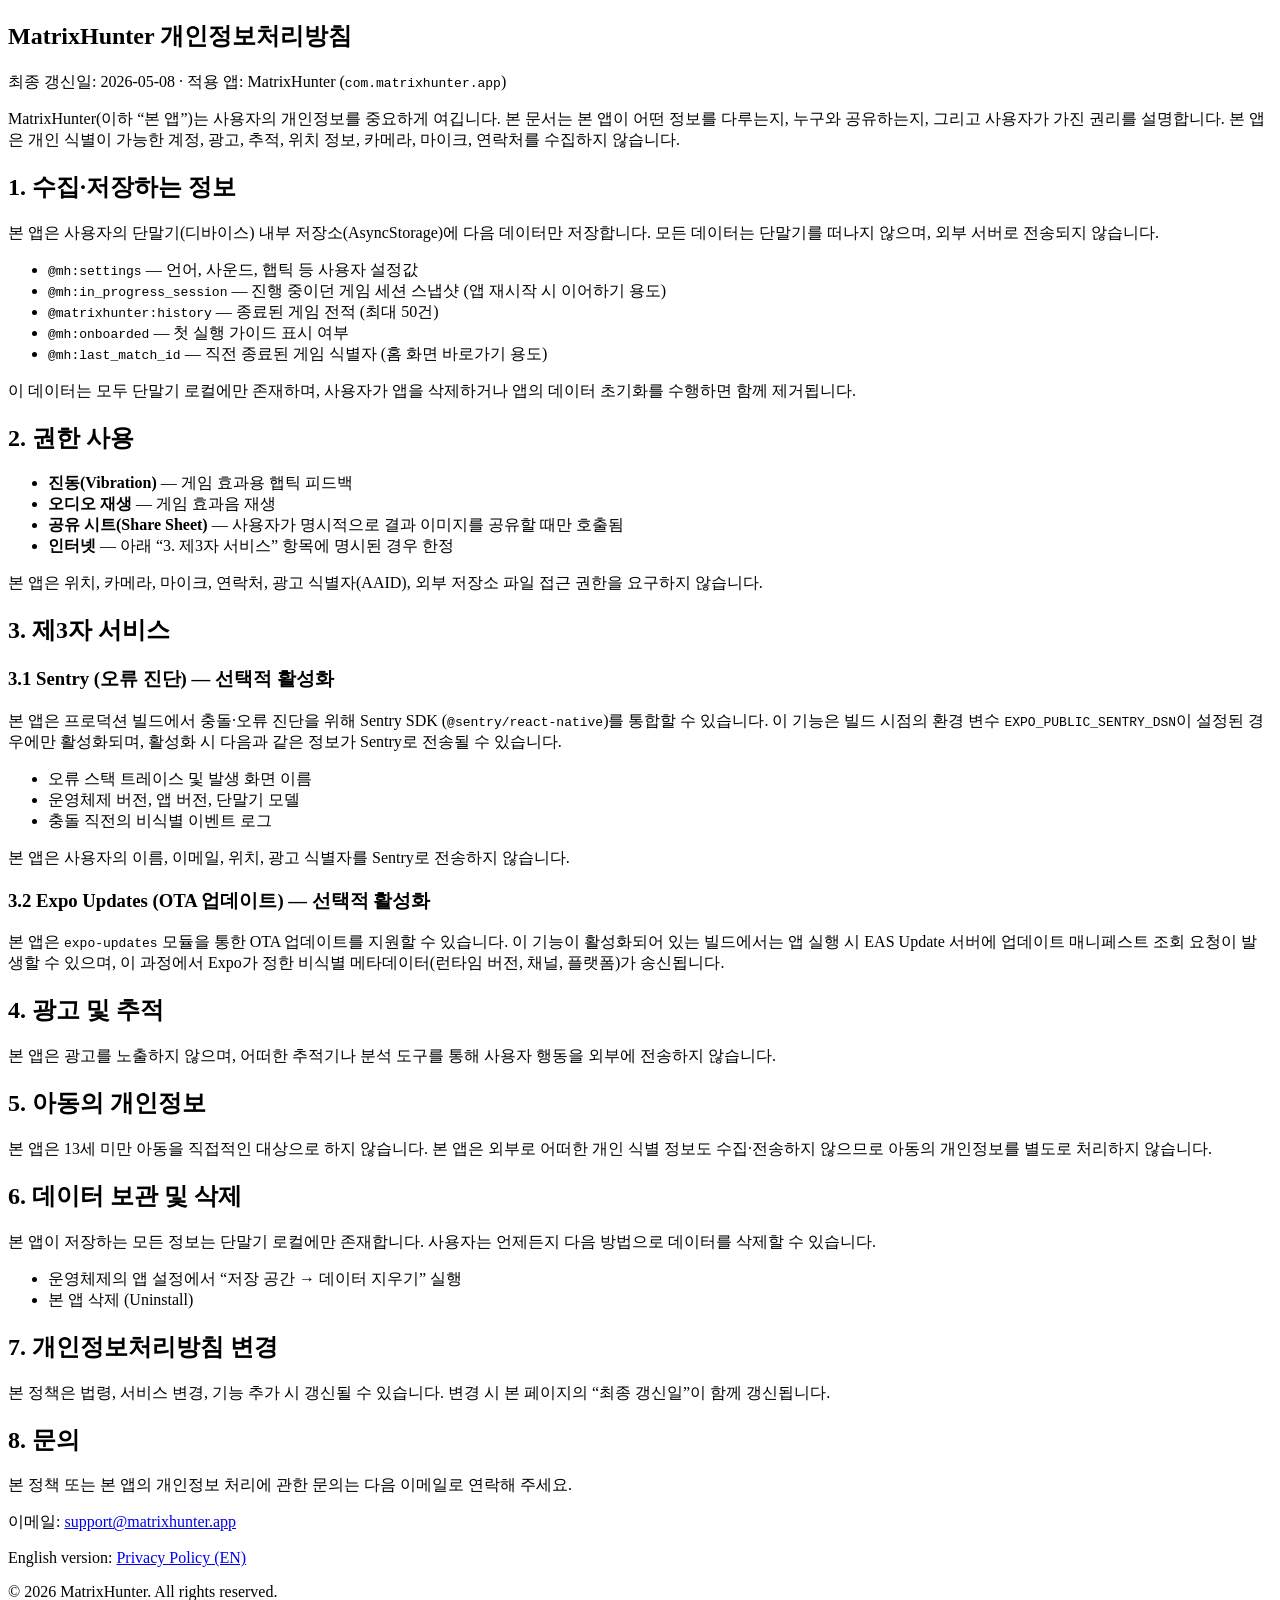
==== public/privacy/ko.html @ 4cfc34ee "feat: initial privacy policy (ko, en)" ====
<!doctype html>
<html lang="ko">
  <head>
    <meta charset="utf-8" />
    <meta name="viewport" content="width=device-width, initial-scale=1" />
    <meta name="robots" content="index, follow" />
    <title>MatrixHunter 개인정보처리방침</title>
    <link rel="stylesheet" href="/style.css" />
    <link rel="alternate" hreflang="en" href="/privacy/en.html" />
    <link rel="alternate" hreflang="ko" href="/privacy/ko.html" />
  </head>
  <body>
    <main class="container">
      <article>
        <h1>MatrixHunter 개인정보처리방침</h1>
        <p class="meta">
          최종 갱신일: 2026-05-08 · 적용 앱: MatrixHunter
          (<code>com.matrixhunter.app</code>)
        </p>

        <p>
          MatrixHunter(이하 “본 앱”)는 사용자의 개인정보를 중요하게 여깁니다. 본
          문서는 본 앱이 어떤 정보를 다루는지, 누구와 공유하는지, 그리고
          사용자가 가진 권리를 설명합니다. 본 앱은 개인 식별이 가능한 계정,
          광고, 추적, 위치 정보, 카메라, 마이크, 연락처를 수집하지 않습니다.
        </p>

        <h2>1. 수집·저장하는 정보</h2>
        <p>
          본 앱은 사용자의 단말기(디바이스) 내부 저장소(AsyncStorage)에 다음
          데이터만 저장합니다. 모든 데이터는 단말기를 떠나지 않으며, 외부 서버로
          전송되지 않습니다.
        </p>
        <ul>
          <li>
            <code>@mh:settings</code> — 언어, 사운드, 햅틱 등 사용자 설정값
          </li>
          <li>
            <code>@mh:in_progress_session</code> — 진행 중이던 게임 세션 스냅샷
            (앱 재시작 시 이어하기 용도)
          </li>
          <li>
            <code>@matrixhunter:history</code> — 종료된 게임 전적 (최대 50건)
          </li>
          <li><code>@mh:onboarded</code> — 첫 실행 가이드 표시 여부</li>
          <li>
            <code>@mh:last_match_id</code> — 직전 종료된 게임 식별자 (홈 화면
            바로가기 용도)
          </li>
        </ul>
        <p>
          이 데이터는 모두 단말기 로컬에만 존재하며, 사용자가 앱을 삭제하거나
          앱의 데이터 초기화를 수행하면 함께 제거됩니다.
        </p>

        <h2>2. 권한 사용</h2>
        <ul>
          <li><strong>진동(Vibration)</strong> — 게임 효과용 햅틱 피드백</li>
          <li><strong>오디오 재생</strong> — 게임 효과음 재생</li>
          <li>
            <strong>공유 시트(Share Sheet)</strong> — 사용자가 명시적으로 결과
            이미지를 공유할 때만 호출됨
          </li>
          <li>
            <strong>인터넷</strong> — 아래 “3. 제3자 서비스” 항목에 명시된 경우
            한정
          </li>
        </ul>
        <p>
          본 앱은 위치, 카메라, 마이크, 연락처, 광고 식별자(AAID), 외부 저장소
          파일 접근 권한을 요구하지 않습니다.
        </p>

        <h2>3. 제3자 서비스</h2>

        <h3>3.1 Sentry (오류 진단) — 선택적 활성화</h3>
        <p>
          본 앱은 프로덕션 빌드에서 충돌·오류 진단을 위해 Sentry SDK
          (<code>@sentry/react-native</code>)를 통합할 수 있습니다. 이 기능은
          빌드 시점의 환경 변수 <code>EXPO_PUBLIC_SENTRY_DSN</code>이 설정된
          경우에만 활성화되며, 활성화 시 다음과 같은 정보가 Sentry로 전송될 수
          있습니다.
        </p>
        <ul>
          <li>오류 스택 트레이스 및 발생 화면 이름</li>
          <li>운영체제 버전, 앱 버전, 단말기 모델</li>
          <li>충돌 직전의 비식별 이벤트 로그</li>
        </ul>
        <p>
          본 앱은 사용자의 이름, 이메일, 위치, 광고 식별자를 Sentry로 전송하지
          않습니다.
        </p>

        <h3>3.2 Expo Updates (OTA 업데이트) — 선택적 활성화</h3>
        <p>
          본 앱은 <code>expo-updates</code> 모듈을 통한 OTA 업데이트를 지원할 수
          있습니다. 이 기능이 활성화되어 있는 빌드에서는 앱 실행 시 EAS Update
          서버에 업데이트 매니페스트 조회 요청이 발생할 수 있으며, 이 과정에서
          Expo가 정한 비식별 메타데이터(런타임 버전, 채널, 플랫폼)가 송신됩니다.
        </p>

        <h2>4. 광고 및 추적</h2>
        <p>
          본 앱은 광고를 노출하지 않으며, 어떠한 추적기나 분석 도구를 통해
          사용자 행동을 외부에 전송하지 않습니다.
        </p>

        <h2>5. 아동의 개인정보</h2>
        <p>
          본 앱은 13세 미만 아동을 직접적인 대상으로 하지 않습니다. 본 앱은
          외부로 어떠한 개인 식별 정보도 수집·전송하지 않으므로 아동의
          개인정보를 별도로 처리하지 않습니다.
        </p>

        <h2>6. 데이터 보관 및 삭제</h2>
        <p>
          본 앱이 저장하는 모든 정보는 단말기 로컬에만 존재합니다. 사용자는
          언제든지 다음 방법으로 데이터를 삭제할 수 있습니다.
        </p>
        <ul>
          <li>운영체제의 앱 설정에서 “저장 공간 → 데이터 지우기” 실행</li>
          <li>본 앱 삭제 (Uninstall)</li>
        </ul>

        <h2>7. 개인정보처리방침 변경</h2>
        <p>
          본 정책은 법령, 서비스 변경, 기능 추가 시 갱신될 수 있습니다. 변경 시
          본 페이지의 “최종 갱신일”이 함께 갱신됩니다.
        </p>

        <h2>8. 문의</h2>
        <p>
          본 정책 또는 본 앱의 개인정보 처리에 관한 문의는 다음 이메일로 연락해
          주세요.
        </p>
        <p>
          이메일:
          <a href="mailto:support@matrixhunter.app">support@matrixhunter.app</a>
        </p>

        <p class="lang-switch">
          English version: <a href="/privacy/en.html">Privacy Policy (EN)</a>
        </p>
      </article>

      <footer>
        <p class="muted">
          &copy; <span id="year"></span> MatrixHunter. All rights reserved.
        </p>
      </footer>
    </main>
    <script>
      document.getElementById("year").textContent = new Date().getFullYear();
    </script>
  </body>
</html>
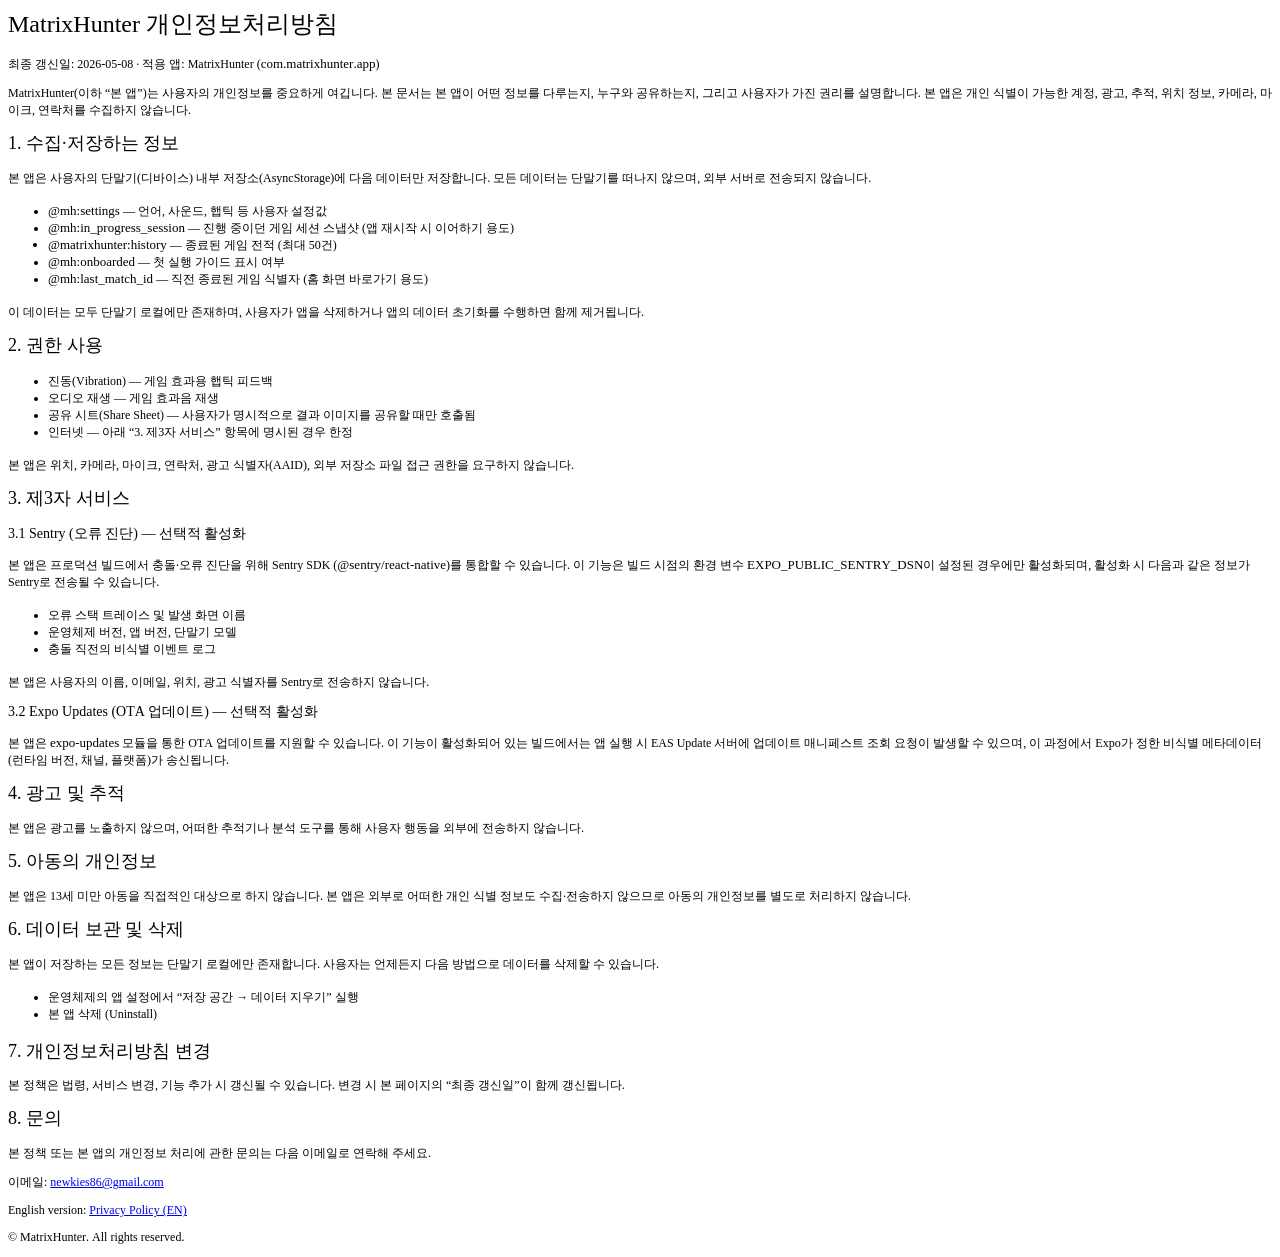
==== commit 12e57566: "email 변경" ====
--- a/public/privacy/ko.html
+++ b/public/privacy/ko.html
@@ -1,156 +1,76 @@
-<!doctype html>
-<html lang="ko">
-  <head>
-    <meta charset="utf-8" />
-    <meta name="viewport" content="width=device-width, initial-scale=1" />
-    <meta name="robots" content="index, follow" />
-    <title>MatrixHunter 개인정보처리방침</title>
-    <link rel="stylesheet" href="/style.css" />
-    <link rel="alternate" hreflang="en" href="/privacy/en.html" />
-    <link rel="alternate" hreflang="ko" href="/privacy/ko.html" />
-  </head>
-  <body>
-    <main class="container">
-      <article>
-        <h1>MatrixHunter 개인정보처리방침</h1>
-        <p class="meta">
-          최종 갱신일: 2026-05-08 · 적용 앱: MatrixHunter
-          (<code>com.matrixhunter.app</code>)
-        </p>
-
-        <p>
-          MatrixHunter(이하 “본 앱”)는 사용자의 개인정보를 중요하게 여깁니다. 본
-          문서는 본 앱이 어떤 정보를 다루는지, 누구와 공유하는지, 그리고
-          사용자가 가진 권리를 설명합니다. 본 앱은 개인 식별이 가능한 계정,
-          광고, 추적, 위치 정보, 카메라, 마이크, 연락처를 수집하지 않습니다.
-        </p>
-
-        <h2>1. 수집·저장하는 정보</h2>
-        <p>
-          본 앱은 사용자의 단말기(디바이스) 내부 저장소(AsyncStorage)에 다음
-          데이터만 저장합니다. 모든 데이터는 단말기를 떠나지 않으며, 외부 서버로
-          전송되지 않습니다.
-        </p>
-        <ul>
-          <li>
-            <code>@mh:settings</code> — 언어, 사운드, 햅틱 등 사용자 설정값
-          </li>
-          <li>
-            <code>@mh:in_progress_session</code> — 진행 중이던 게임 세션 스냅샷
-            (앱 재시작 시 이어하기 용도)
-          </li>
-          <li>
-            <code>@matrixhunter:history</code> — 종료된 게임 전적 (최대 50건)
-          </li>
-          <li><code>@mh:onboarded</code> — 첫 실행 가이드 표시 여부</li>
-          <li>
-            <code>@mh:last_match_id</code> — 직전 종료된 게임 식별자 (홈 화면
-            바로가기 용도)
-          </li>
-        </ul>
-        <p>
-          이 데이터는 모두 단말기 로컬에만 존재하며, 사용자가 앱을 삭제하거나
-          앱의 데이터 초기화를 수행하면 함께 제거됩니다.
-        </p>
-
-        <h2>2. 권한 사용</h2>
-        <ul>
-          <li><strong>진동(Vibration)</strong> — 게임 효과용 햅틱 피드백</li>
-          <li><strong>오디오 재생</strong> — 게임 효과음 재생</li>
-          <li>
-            <strong>공유 시트(Share Sheet)</strong> — 사용자가 명시적으로 결과
-            이미지를 공유할 때만 호출됨
-          </li>
-          <li>
-            <strong>인터넷</strong> — 아래 “3. 제3자 서비스” 항목에 명시된 경우
-            한정
-          </li>
-        </ul>
-        <p>
-          본 앱은 위치, 카메라, 마이크, 연락처, 광고 식별자(AAID), 외부 저장소
-          파일 접근 권한을 요구하지 않습니다.
-        </p>
-
-        <h2>3. 제3자 서비스</h2>
-
-        <h3>3.1 Sentry (오류 진단) — 선택적 활성화</h3>
-        <p>
-          본 앱은 프로덕션 빌드에서 충돌·오류 진단을 위해 Sentry SDK
-          (<code>@sentry/react-native</code>)를 통합할 수 있습니다. 이 기능은
-          빌드 시점의 환경 변수 <code>EXPO_PUBLIC_SENTRY_DSN</code>이 설정된
-          경우에만 활성화되며, 활성화 시 다음과 같은 정보가 Sentry로 전송될 수
-          있습니다.
-        </p>
-        <ul>
-          <li>오류 스택 트레이스 및 발생 화면 이름</li>
-          <li>운영체제 버전, 앱 버전, 단말기 모델</li>
-          <li>충돌 직전의 비식별 이벤트 로그</li>
-        </ul>
-        <p>
-          본 앱은 사용자의 이름, 이메일, 위치, 광고 식별자를 Sentry로 전송하지
-          않습니다.
-        </p>
-
-        <h3>3.2 Expo Updates (OTA 업데이트) — 선택적 활성화</h3>
-        <p>
-          본 앱은 <code>expo-updates</code> 모듈을 통한 OTA 업데이트를 지원할 수
-          있습니다. 이 기능이 활성화되어 있는 빌드에서는 앱 실행 시 EAS Update
-          서버에 업데이트 매니페스트 조회 요청이 발생할 수 있으며, 이 과정에서
-          Expo가 정한 비식별 메타데이터(런타임 버전, 채널, 플랫폼)가 송신됩니다.
-        </p>
-
-        <h2>4. 광고 및 추적</h2>
-        <p>
-          본 앱은 광고를 노출하지 않으며, 어떠한 추적기나 분석 도구를 통해
-          사용자 행동을 외부에 전송하지 않습니다.
-        </p>
-
-        <h2>5. 아동의 개인정보</h2>
-        <p>
-          본 앱은 13세 미만 아동을 직접적인 대상으로 하지 않습니다. 본 앱은
-          외부로 어떠한 개인 식별 정보도 수집·전송하지 않으므로 아동의
-          개인정보를 별도로 처리하지 않습니다.
-        </p>
-
-        <h2>6. 데이터 보관 및 삭제</h2>
-        <p>
-          본 앱이 저장하는 모든 정보는 단말기 로컬에만 존재합니다. 사용자는
-          언제든지 다음 방법으로 데이터를 삭제할 수 있습니다.
-        </p>
-        <ul>
-          <li>운영체제의 앱 설정에서 “저장 공간 → 데이터 지우기” 실행</li>
-          <li>본 앱 삭제 (Uninstall)</li>
-        </ul>
-
-        <h2>7. 개인정보처리방침 변경</h2>
-        <p>
-          본 정책은 법령, 서비스 변경, 기능 추가 시 갱신될 수 있습니다. 변경 시
-          본 페이지의 “최종 갱신일”이 함께 갱신됩니다.
-        </p>
-
-        <h2>8. 문의</h2>
-        <p>
-          본 정책 또는 본 앱의 개인정보 처리에 관한 문의는 다음 이메일로 연락해
-          주세요.
-        </p>
-        <p>
-          이메일:
-          <a href="mailto:support@matrixhunter.app">support@matrixhunter.app</a>
-        </p>
-
-        <p class="lang-switch">
-          English version: <a href="/privacy/en.html">Privacy Policy (EN)</a>
-        </p>
-      </article>
-
-      <footer>
-        <p class="muted">
-          &copy; <span id="year"></span> MatrixHunter. All rights reserved.
-        </p>
-      </footer>
-    </main>
-    <script>
-      document.getElementById("year").textContent = new Date().getFullYear();
-    </script>
-  </body>
+<!DOCTYPE html PUBLIC "-//W3C//DTD HTML 4.01//EN" "http://www.w3.org/TR/html4/strict.dtd">
+<html>
+<head>
+  <meta http-equiv="Content-Type" content="text/html; charset=utf-8">
+  <meta http-equiv="Content-Style-Type" content="text/css">
+  <title></title>
+  <meta name="Generator" content="Cocoa HTML Writer">
+  <meta name="CocoaVersion" content="2685.5">
+  <style type="text/css">
+    p.p2 {margin: 0.0px 0.0px 12.0px 0.0px; font: 12.0px AppleMyungjo; -webkit-text-stroke: #000000}
+    p.p7 {margin: 0.0px 0.0px 12.0px 0.0px; font: 12.0px AppleMyungjo; color: #0000e9; -webkit-text-stroke: #0000e9}
+    li.li4 {margin: 0.0px 0.0px 0.0px 0.0px; font: 12.0px AppleMyungjo; -webkit-text-stroke: #000000}
+    li.li5 {margin: 0.0px 0.0px 0.0px 0.0px; font: 13.0px Menlo; -webkit-text-stroke: #000000}
+    span.s1 {font-kerning: none}
+    span.s2 {font: 13.0px Menlo; font-kerning: none}
+    span.s3 {font: 13.0px Menlo; -webkit-text-stroke: 0px #000000}
+    span.s4 {-webkit-text-stroke: 0px #000000}
+    span.s5 {font: 12.0px AppleMyungjo; font-kerning: none}
+    span.s6 {font-kerning: none; color: #000000; -webkit-text-stroke: 0px #000000}
+    span.s7 {text-decoration: underline ; font-kerning: none}
+    span.s8 {text-decoration: underline ; font-kerning: none; -webkit-text-stroke: 0px #0000e9}
+    ul.ul1 {list-style-type: disc}
+  </style>
+</head>
+<body>
+<h1 style="margin: 0.0px 0.0px 16.1px 0.0px; font: 24.0px AppleMyungjo; -webkit-text-stroke: #000000"><span class="s1">MatrixHunter 개인정보처리방침</span></h1>
+<p class="p2"><span class="s1">최종 갱신일: 2026-05-08 · 적용 앱: MatrixHunter (</span><span class="s2">com.matrixhunter.app</span><span class="s1">)</span></p>
+<p class="p2"><span class="s1">MatrixHunter(이하 “본 앱”)는 사용자의 개인정보를 중요하게 여깁니다. 본 문서는 본 앱이 어떤 정보를 다루는지, 누구와 공유하는지, 그리고 사용자가 가진 권리를 설명합니다. 본 앱은 개인 식별이 가능한 계정, 광고, 추적, 위치 정보, 카메라, 마이크, 연락처를 수집하지 않습니다.</span></p>
+<h2 style="margin: 0.0px 0.0px 14.9px 0.0px; font: 18.0px AppleMyungjo; -webkit-text-stroke: #000000"><span class="s1">1. 수집·저장하는 정보</span></h2>
+<p class="p2"><span class="s1">본 앱은 사용자의 단말기(디바이스) 내부 저장소(AsyncStorage)에 다음 데이터만 저장합니다. 모든 데이터는 단말기를 떠나지 않으며, 외부 서버로 전송되지 않습니다.</span></p>
+<ul class="ul1">
+  <li class="li4"><span class="s3"></span><span class="s2">@mh:settings</span><span class="s1"> — 언어, 사운드, 햅틱 등 사용자 설정값</span></li>
+  <li class="li4"><span class="s3"></span><span class="s2">@mh:in_progress_session</span><span class="s1"> — 진행 중이던 게임 세션 스냅샷 (앱 재시작 시 이어하기 용도)</span></li>
+  <li class="li5"><span class="s4"></span><span class="s1">@matrixhunter:history</span><span class="s5"> — 종료된 게임 전적 (최대 50건)</span></li>
+  <li class="li4"><span class="s3"></span><span class="s2">@mh:onboarded</span><span class="s1"> — 첫 실행 가이드 표시 여부</span></li>
+  <li class="li4"><span class="s3"></span><span class="s2">@mh:last_match_id</span><span class="s1"> — 직전 종료된 게임 식별자 (홈 화면 바로가기 용도)</span></li>
+</ul>
+<p class="p2"><span class="s1">이 데이터는 모두 단말기 로컬에만 존재하며, 사용자가 앱을 삭제하거나 앱의 데이터 초기화를 수행하면 함께 제거됩니다.</span></p>
+<h2 style="margin: 0.0px 0.0px 14.9px 0.0px; font: 18.0px AppleMyungjo; -webkit-text-stroke: #000000"><span class="s1">2. 권한 사용</span></h2>
+<ul class="ul1">
+  <li class="li4"><span class="s4"></span><span class="s1">진동(Vibration) — 게임 효과용 햅틱 피드백</span></li>
+  <li class="li4"><span class="s4"></span><span class="s1">오디오 재생 — 게임 효과음 재생</span></li>
+  <li class="li4"><span class="s4"></span><span class="s1">공유 시트(Share Sheet) — 사용자가 명시적으로 결과 이미지를 공유할 때만 호출됨</span></li>
+  <li class="li4"><span class="s4"></span><span class="s1">인터넷 — 아래 “3. 제3자 서비스” 항목에 명시된 경우 한정</span></li>
+</ul>
+<p class="p2"><span class="s1">본 앱은 위치, 카메라, 마이크, 연락처, 광고 식별자(AAID), 외부 저장소 파일 접근 권한을 요구하지 않습니다.</span></p>
+<h2 style="margin: 0.0px 0.0px 14.9px 0.0px; font: 18.0px AppleMyungjo; -webkit-text-stroke: #000000"><span class="s1">3. 제3자 서비스</span></h2>
+<h3 style="margin: 0.0px 0.0px 14.0px 0.0px; font: 14.0px AppleMyungjo; -webkit-text-stroke: #000000"><span class="s1">3.1 Sentry (오류 진단) — 선택적 활성화</span></h3>
+<p class="p2"><span class="s1">본 앱은 프로덕션 빌드에서 충돌·오류 진단을 위해 Sentry SDK (</span><span class="s2">@sentry/react-native</span><span class="s1">)를 통합할 수 있습니다. 이 기능은 빌드 시점의 환경 변수 </span><span class="s2">EXPO_PUBLIC_SENTRY_DSN</span><span class="s1">이 설정된 경우에만 활성화되며, 활성화 시 다음과 같은 정보가 Sentry로 전송될 수 있습니다.</span></p>
+<ul class="ul1">
+  <li class="li4"><span class="s4"></span><span class="s1">오류 스택 트레이스 및 발생 화면 이름</span></li>
+  <li class="li4"><span class="s4"></span><span class="s1">운영체제 버전, 앱 버전, 단말기 모델</span></li>
+  <li class="li4"><span class="s4"></span><span class="s1">충돌 직전의 비식별 이벤트 로그</span></li>
+</ul>
+<p class="p2"><span class="s1">본 앱은 사용자의 이름, 이메일, 위치, 광고 식별자를 Sentry로 전송하지 않습니다.</span></p>
+<h3 style="margin: 0.0px 0.0px 14.0px 0.0px; font: 14.0px AppleMyungjo; -webkit-text-stroke: #000000"><span class="s1">3.2 Expo Updates (OTA 업데이트) — 선택적 활성화</span></h3>
+<p class="p2"><span class="s1">본 앱은 </span><span class="s2">expo-updates</span><span class="s1"> 모듈을 통한 OTA 업데이트를 지원할 수 있습니다. 이 기능이 활성화되어 있는 빌드에서는 앱 실행 시 EAS Update 서버에 업데이트 매니페스트 조회 요청이 발생할 수 있으며, 이 과정에서 Expo가 정한 비식별 메타데이터(런타임 버전, 채널, 플랫폼)가 송신됩니다.</span></p>
+<h2 style="margin: 0.0px 0.0px 14.9px 0.0px; font: 18.0px AppleMyungjo; -webkit-text-stroke: #000000"><span class="s1">4. 광고 및 추적</span></h2>
+<p class="p2"><span class="s1">본 앱은 광고를 노출하지 않으며, 어떠한 추적기나 분석 도구를 통해 사용자 행동을 외부에 전송하지 않습니다.</span></p>
+<h2 style="margin: 0.0px 0.0px 14.9px 0.0px; font: 18.0px AppleMyungjo; -webkit-text-stroke: #000000"><span class="s1">5. 아동의 개인정보</span></h2>
+<p class="p2"><span class="s1">본 앱은 13세 미만 아동을 직접적인 대상으로 하지 않습니다. 본 앱은 외부로 어떠한 개인 식별 정보도 수집·전송하지 않으므로 아동의 개인정보를 별도로 처리하지 않습니다.</span></p>
+<h2 style="margin: 0.0px 0.0px 14.9px 0.0px; font: 18.0px AppleMyungjo; -webkit-text-stroke: #000000"><span class="s1">6. 데이터 보관 및 삭제</span></h2>
+<p class="p2"><span class="s1">본 앱이 저장하는 모든 정보는 단말기 로컬에만 존재합니다. 사용자는 언제든지 다음 방법으로 데이터를 삭제할 수 있습니다.</span></p>
+<ul class="ul1">
+  <li class="li4"><span class="s4"></span><span class="s1">운영체제의 앱 설정에서 “저장 공간 → 데이터 지우기” 실행</span></li>
+  <li class="li4"><span class="s4"></span><span class="s1">본 앱 삭제 (Uninstall)</span></li>
+</ul>
+<h2 style="margin: 0.0px 0.0px 14.9px 0.0px; font: 18.0px AppleMyungjo; -webkit-text-stroke: #000000"><span class="s1">7. 개인정보처리방침 변경</span></h2>
+<p class="p2"><span class="s1">본 정책은 법령, 서비스 변경, 기능 추가 시 갱신될 수 있습니다. 변경 시 본 페이지의 “최종 갱신일”이 함께 갱신됩니다.</span></p>
+<h2 style="margin: 0.0px 0.0px 14.9px 0.0px; font: 18.0px AppleMyungjo; -webkit-text-stroke: #000000"><span class="s1">8. 문의</span></h2>
+<p class="p2"><span class="s1">본 정책 또는 본 앱의 개인정보 처리에 관한 문의는 다음 이메일로 연락해 주세요.</span></p>
+<p class="p7"><span class="s6">이메일: </span><span class="s7">newkies86@gmail.com</span></p>
+<p class="p7"><span class="s6">English version: <a href="file:///privacy/en.html"><span class="s8">Privacy Policy (EN)</span></a></span></p>
+<p class="p2"><span class="s1">© MatrixHunter. All rights reserved.</span></p>
+</body>
 </html>
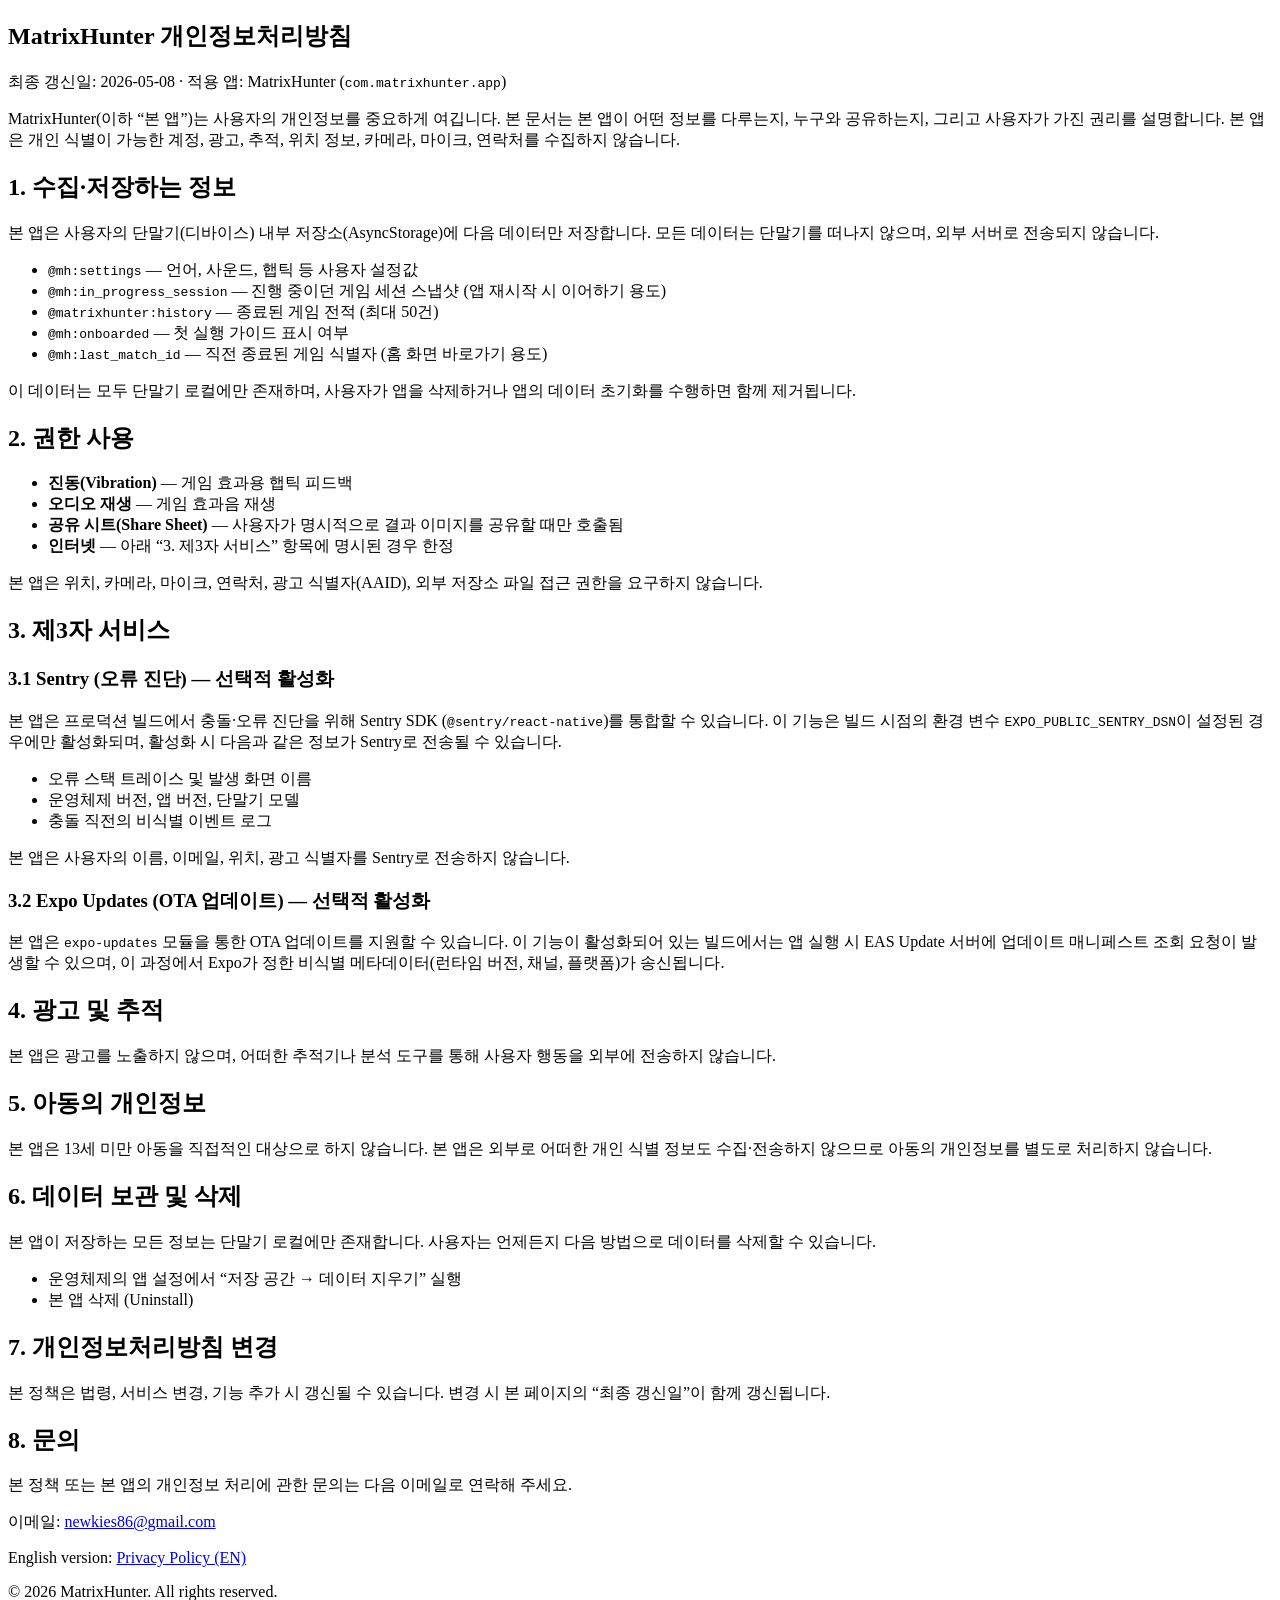
==== commit a6bd0d73: "이메일 변경" ====
--- a/public/privacy/ko.html
+++ b/public/privacy/ko.html
@@ -1,76 +1,156 @@
-<!DOCTYPE html PUBLIC "-//W3C//DTD HTML 4.01//EN" "http://www.w3.org/TR/html4/strict.dtd">
-<html>
-<head>
-  <meta http-equiv="Content-Type" content="text/html; charset=utf-8">
-  <meta http-equiv="Content-Style-Type" content="text/css">
-  <title></title>
-  <meta name="Generator" content="Cocoa HTML Writer">
-  <meta name="CocoaVersion" content="2685.5">
-  <style type="text/css">
-    p.p2 {margin: 0.0px 0.0px 12.0px 0.0px; font: 12.0px AppleMyungjo; -webkit-text-stroke: #000000}
-    p.p7 {margin: 0.0px 0.0px 12.0px 0.0px; font: 12.0px AppleMyungjo; color: #0000e9; -webkit-text-stroke: #0000e9}
-    li.li4 {margin: 0.0px 0.0px 0.0px 0.0px; font: 12.0px AppleMyungjo; -webkit-text-stroke: #000000}
-    li.li5 {margin: 0.0px 0.0px 0.0px 0.0px; font: 13.0px Menlo; -webkit-text-stroke: #000000}
-    span.s1 {font-kerning: none}
-    span.s2 {font: 13.0px Menlo; font-kerning: none}
-    span.s3 {font: 13.0px Menlo; -webkit-text-stroke: 0px #000000}
-    span.s4 {-webkit-text-stroke: 0px #000000}
-    span.s5 {font: 12.0px AppleMyungjo; font-kerning: none}
-    span.s6 {font-kerning: none; color: #000000; -webkit-text-stroke: 0px #000000}
-    span.s7 {text-decoration: underline ; font-kerning: none}
-    span.s8 {text-decoration: underline ; font-kerning: none; -webkit-text-stroke: 0px #0000e9}
-    ul.ul1 {list-style-type: disc}
-  </style>
-</head>
-<body>
-<h1 style="margin: 0.0px 0.0px 16.1px 0.0px; font: 24.0px AppleMyungjo; -webkit-text-stroke: #000000"><span class="s1">MatrixHunter 개인정보처리방침</span></h1>
-<p class="p2"><span class="s1">최종 갱신일: 2026-05-08 · 적용 앱: MatrixHunter (</span><span class="s2">com.matrixhunter.app</span><span class="s1">)</span></p>
-<p class="p2"><span class="s1">MatrixHunter(이하 “본 앱”)는 사용자의 개인정보를 중요하게 여깁니다. 본 문서는 본 앱이 어떤 정보를 다루는지, 누구와 공유하는지, 그리고 사용자가 가진 권리를 설명합니다. 본 앱은 개인 식별이 가능한 계정, 광고, 추적, 위치 정보, 카메라, 마이크, 연락처를 수집하지 않습니다.</span></p>
-<h2 style="margin: 0.0px 0.0px 14.9px 0.0px; font: 18.0px AppleMyungjo; -webkit-text-stroke: #000000"><span class="s1">1. 수집·저장하는 정보</span></h2>
-<p class="p2"><span class="s1">본 앱은 사용자의 단말기(디바이스) 내부 저장소(AsyncStorage)에 다음 데이터만 저장합니다. 모든 데이터는 단말기를 떠나지 않으며, 외부 서버로 전송되지 않습니다.</span></p>
-<ul class="ul1">
-  <li class="li4"><span class="s3"></span><span class="s2">@mh:settings</span><span class="s1"> — 언어, 사운드, 햅틱 등 사용자 설정값</span></li>
-  <li class="li4"><span class="s3"></span><span class="s2">@mh:in_progress_session</span><span class="s1"> — 진행 중이던 게임 세션 스냅샷 (앱 재시작 시 이어하기 용도)</span></li>
-  <li class="li5"><span class="s4"></span><span class="s1">@matrixhunter:history</span><span class="s5"> — 종료된 게임 전적 (최대 50건)</span></li>
-  <li class="li4"><span class="s3"></span><span class="s2">@mh:onboarded</span><span class="s1"> — 첫 실행 가이드 표시 여부</span></li>
-  <li class="li4"><span class="s3"></span><span class="s2">@mh:last_match_id</span><span class="s1"> — 직전 종료된 게임 식별자 (홈 화면 바로가기 용도)</span></li>
-</ul>
-<p class="p2"><span class="s1">이 데이터는 모두 단말기 로컬에만 존재하며, 사용자가 앱을 삭제하거나 앱의 데이터 초기화를 수행하면 함께 제거됩니다.</span></p>
-<h2 style="margin: 0.0px 0.0px 14.9px 0.0px; font: 18.0px AppleMyungjo; -webkit-text-stroke: #000000"><span class="s1">2. 권한 사용</span></h2>
-<ul class="ul1">
-  <li class="li4"><span class="s4"></span><span class="s1">진동(Vibration) — 게임 효과용 햅틱 피드백</span></li>
-  <li class="li4"><span class="s4"></span><span class="s1">오디오 재생 — 게임 효과음 재생</span></li>
-  <li class="li4"><span class="s4"></span><span class="s1">공유 시트(Share Sheet) — 사용자가 명시적으로 결과 이미지를 공유할 때만 호출됨</span></li>
-  <li class="li4"><span class="s4"></span><span class="s1">인터넷 — 아래 “3. 제3자 서비스” 항목에 명시된 경우 한정</span></li>
-</ul>
-<p class="p2"><span class="s1">본 앱은 위치, 카메라, 마이크, 연락처, 광고 식별자(AAID), 외부 저장소 파일 접근 권한을 요구하지 않습니다.</span></p>
-<h2 style="margin: 0.0px 0.0px 14.9px 0.0px; font: 18.0px AppleMyungjo; -webkit-text-stroke: #000000"><span class="s1">3. 제3자 서비스</span></h2>
-<h3 style="margin: 0.0px 0.0px 14.0px 0.0px; font: 14.0px AppleMyungjo; -webkit-text-stroke: #000000"><span class="s1">3.1 Sentry (오류 진단) — 선택적 활성화</span></h3>
-<p class="p2"><span class="s1">본 앱은 프로덕션 빌드에서 충돌·오류 진단을 위해 Sentry SDK (</span><span class="s2">@sentry/react-native</span><span class="s1">)를 통합할 수 있습니다. 이 기능은 빌드 시점의 환경 변수 </span><span class="s2">EXPO_PUBLIC_SENTRY_DSN</span><span class="s1">이 설정된 경우에만 활성화되며, 활성화 시 다음과 같은 정보가 Sentry로 전송될 수 있습니다.</span></p>
-<ul class="ul1">
-  <li class="li4"><span class="s4"></span><span class="s1">오류 스택 트레이스 및 발생 화면 이름</span></li>
-  <li class="li4"><span class="s4"></span><span class="s1">운영체제 버전, 앱 버전, 단말기 모델</span></li>
-  <li class="li4"><span class="s4"></span><span class="s1">충돌 직전의 비식별 이벤트 로그</span></li>
-</ul>
-<p class="p2"><span class="s1">본 앱은 사용자의 이름, 이메일, 위치, 광고 식별자를 Sentry로 전송하지 않습니다.</span></p>
-<h3 style="margin: 0.0px 0.0px 14.0px 0.0px; font: 14.0px AppleMyungjo; -webkit-text-stroke: #000000"><span class="s1">3.2 Expo Updates (OTA 업데이트) — 선택적 활성화</span></h3>
-<p class="p2"><span class="s1">본 앱은 </span><span class="s2">expo-updates</span><span class="s1"> 모듈을 통한 OTA 업데이트를 지원할 수 있습니다. 이 기능이 활성화되어 있는 빌드에서는 앱 실행 시 EAS Update 서버에 업데이트 매니페스트 조회 요청이 발생할 수 있으며, 이 과정에서 Expo가 정한 비식별 메타데이터(런타임 버전, 채널, 플랫폼)가 송신됩니다.</span></p>
-<h2 style="margin: 0.0px 0.0px 14.9px 0.0px; font: 18.0px AppleMyungjo; -webkit-text-stroke: #000000"><span class="s1">4. 광고 및 추적</span></h2>
-<p class="p2"><span class="s1">본 앱은 광고를 노출하지 않으며, 어떠한 추적기나 분석 도구를 통해 사용자 행동을 외부에 전송하지 않습니다.</span></p>
-<h2 style="margin: 0.0px 0.0px 14.9px 0.0px; font: 18.0px AppleMyungjo; -webkit-text-stroke: #000000"><span class="s1">5. 아동의 개인정보</span></h2>
-<p class="p2"><span class="s1">본 앱은 13세 미만 아동을 직접적인 대상으로 하지 않습니다. 본 앱은 외부로 어떠한 개인 식별 정보도 수집·전송하지 않으므로 아동의 개인정보를 별도로 처리하지 않습니다.</span></p>
-<h2 style="margin: 0.0px 0.0px 14.9px 0.0px; font: 18.0px AppleMyungjo; -webkit-text-stroke: #000000"><span class="s1">6. 데이터 보관 및 삭제</span></h2>
-<p class="p2"><span class="s1">본 앱이 저장하는 모든 정보는 단말기 로컬에만 존재합니다. 사용자는 언제든지 다음 방법으로 데이터를 삭제할 수 있습니다.</span></p>
-<ul class="ul1">
-  <li class="li4"><span class="s4"></span><span class="s1">운영체제의 앱 설정에서 “저장 공간 → 데이터 지우기” 실행</span></li>
-  <li class="li4"><span class="s4"></span><span class="s1">본 앱 삭제 (Uninstall)</span></li>
-</ul>
-<h2 style="margin: 0.0px 0.0px 14.9px 0.0px; font: 18.0px AppleMyungjo; -webkit-text-stroke: #000000"><span class="s1">7. 개인정보처리방침 변경</span></h2>
-<p class="p2"><span class="s1">본 정책은 법령, 서비스 변경, 기능 추가 시 갱신될 수 있습니다. 변경 시 본 페이지의 “최종 갱신일”이 함께 갱신됩니다.</span></p>
-<h2 style="margin: 0.0px 0.0px 14.9px 0.0px; font: 18.0px AppleMyungjo; -webkit-text-stroke: #000000"><span class="s1">8. 문의</span></h2>
-<p class="p2"><span class="s1">본 정책 또는 본 앱의 개인정보 처리에 관한 문의는 다음 이메일로 연락해 주세요.</span></p>
-<p class="p7"><span class="s6">이메일: </span><span class="s7">newkies86@gmail.com</span></p>
-<p class="p7"><span class="s6">English version: <a href="file:///privacy/en.html"><span class="s8">Privacy Policy (EN)</span></a></span></p>
-<p class="p2"><span class="s1">© MatrixHunter. All rights reserved.</span></p>
-</body>
+<!doctype html>
+<html lang="ko">
+  <head>
+    <meta charset="utf-8" />
+    <meta name="viewport" content="width=device-width, initial-scale=1" />
+    <meta name="robots" content="index, follow" />
+    <title>MatrixHunter 개인정보처리방침</title>
+    <link rel="stylesheet" href="/style.css" />
+    <link rel="alternate" hreflang="en" href="/privacy/en.html" />
+    <link rel="alternate" hreflang="ko" href="/privacy/ko.html" />
+  </head>
+  <body>
+    <main class="container">
+      <article>
+        <h1>MatrixHunter 개인정보처리방침</h1>
+        <p class="meta">
+          최종 갱신일: 2026-05-08 · 적용 앱: MatrixHunter
+          (<code>com.matrixhunter.app</code>)
+        </p>
+
+        <p>
+          MatrixHunter(이하 “본 앱”)는 사용자의 개인정보를 중요하게 여깁니다. 본
+          문서는 본 앱이 어떤 정보를 다루는지, 누구와 공유하는지, 그리고
+          사용자가 가진 권리를 설명합니다. 본 앱은 개인 식별이 가능한 계정,
+          광고, 추적, 위치 정보, 카메라, 마이크, 연락처를 수집하지 않습니다.
+        </p>
+
+        <h2>1. 수집·저장하는 정보</h2>
+        <p>
+          본 앱은 사용자의 단말기(디바이스) 내부 저장소(AsyncStorage)에 다음
+          데이터만 저장합니다. 모든 데이터는 단말기를 떠나지 않으며, 외부 서버로
+          전송되지 않습니다.
+        </p>
+        <ul>
+          <li>
+            <code>@mh:settings</code> — 언어, 사운드, 햅틱 등 사용자 설정값
+          </li>
+          <li>
+            <code>@mh:in_progress_session</code> — 진행 중이던 게임 세션 스냅샷
+            (앱 재시작 시 이어하기 용도)
+          </li>
+          <li>
+            <code>@matrixhunter:history</code> — 종료된 게임 전적 (최대 50건)
+          </li>
+          <li><code>@mh:onboarded</code> — 첫 실행 가이드 표시 여부</li>
+          <li>
+            <code>@mh:last_match_id</code> — 직전 종료된 게임 식별자 (홈 화면
+            바로가기 용도)
+          </li>
+        </ul>
+        <p>
+          이 데이터는 모두 단말기 로컬에만 존재하며, 사용자가 앱을 삭제하거나
+          앱의 데이터 초기화를 수행하면 함께 제거됩니다.
+        </p>
+
+        <h2>2. 권한 사용</h2>
+        <ul>
+          <li><strong>진동(Vibration)</strong> — 게임 효과용 햅틱 피드백</li>
+          <li><strong>오디오 재생</strong> — 게임 효과음 재생</li>
+          <li>
+            <strong>공유 시트(Share Sheet)</strong> — 사용자가 명시적으로 결과
+            이미지를 공유할 때만 호출됨
+          </li>
+          <li>
+            <strong>인터넷</strong> — 아래 “3. 제3자 서비스” 항목에 명시된 경우
+            한정
+          </li>
+        </ul>
+        <p>
+          본 앱은 위치, 카메라, 마이크, 연락처, 광고 식별자(AAID), 외부 저장소
+          파일 접근 권한을 요구하지 않습니다.
+        </p>
+
+        <h2>3. 제3자 서비스</h2>
+
+        <h3>3.1 Sentry (오류 진단) — 선택적 활성화</h3>
+        <p>
+          본 앱은 프로덕션 빌드에서 충돌·오류 진단을 위해 Sentry SDK
+          (<code>@sentry/react-native</code>)를 통합할 수 있습니다. 이 기능은
+          빌드 시점의 환경 변수 <code>EXPO_PUBLIC_SENTRY_DSN</code>이 설정된
+          경우에만 활성화되며, 활성화 시 다음과 같은 정보가 Sentry로 전송될 수
+          있습니다.
+        </p>
+        <ul>
+          <li>오류 스택 트레이스 및 발생 화면 이름</li>
+          <li>운영체제 버전, 앱 버전, 단말기 모델</li>
+          <li>충돌 직전의 비식별 이벤트 로그</li>
+        </ul>
+        <p>
+          본 앱은 사용자의 이름, 이메일, 위치, 광고 식별자를 Sentry로 전송하지
+          않습니다.
+        </p>
+
+        <h3>3.2 Expo Updates (OTA 업데이트) — 선택적 활성화</h3>
+        <p>
+          본 앱은 <code>expo-updates</code> 모듈을 통한 OTA 업데이트를 지원할 수
+          있습니다. 이 기능이 활성화되어 있는 빌드에서는 앱 실행 시 EAS Update
+          서버에 업데이트 매니페스트 조회 요청이 발생할 수 있으며, 이 과정에서
+          Expo가 정한 비식별 메타데이터(런타임 버전, 채널, 플랫폼)가 송신됩니다.
+        </p>
+
+        <h2>4. 광고 및 추적</h2>
+        <p>
+          본 앱은 광고를 노출하지 않으며, 어떠한 추적기나 분석 도구를 통해
+          사용자 행동을 외부에 전송하지 않습니다.
+        </p>
+
+        <h2>5. 아동의 개인정보</h2>
+        <p>
+          본 앱은 13세 미만 아동을 직접적인 대상으로 하지 않습니다. 본 앱은
+          외부로 어떠한 개인 식별 정보도 수집·전송하지 않으므로 아동의
+          개인정보를 별도로 처리하지 않습니다.
+        </p>
+
+        <h2>6. 데이터 보관 및 삭제</h2>
+        <p>
+          본 앱이 저장하는 모든 정보는 단말기 로컬에만 존재합니다. 사용자는
+          언제든지 다음 방법으로 데이터를 삭제할 수 있습니다.
+        </p>
+        <ul>
+          <li>운영체제의 앱 설정에서 “저장 공간 → 데이터 지우기” 실행</li>
+          <li>본 앱 삭제 (Uninstall)</li>
+        </ul>
+
+        <h2>7. 개인정보처리방침 변경</h2>
+        <p>
+          본 정책은 법령, 서비스 변경, 기능 추가 시 갱신될 수 있습니다. 변경 시
+          본 페이지의 “최종 갱신일”이 함께 갱신됩니다.
+        </p>
+
+        <h2>8. 문의</h2>
+        <p>
+          본 정책 또는 본 앱의 개인정보 처리에 관한 문의는 다음 이메일로 연락해
+          주세요.
+        </p>
+        <p>
+          이메일:
+          <a href="mailto:newkies86@gmail.com">newkies86@gmail.com</a>
+        </p>
+
+        <p class="lang-switch">
+          English version: <a href="/privacy/en.html">Privacy Policy (EN)</a>
+        </p>
+      </article>
+
+      <footer>
+        <p class="muted">
+          &copy; <span id="year"></span> MatrixHunter. All rights reserved.
+        </p>
+      </footer>
+    </main>
+    <script>
+      document.getElementById("year").textContent = new Date().getFullYear();
+    </script>
+  </body>
 </html>
